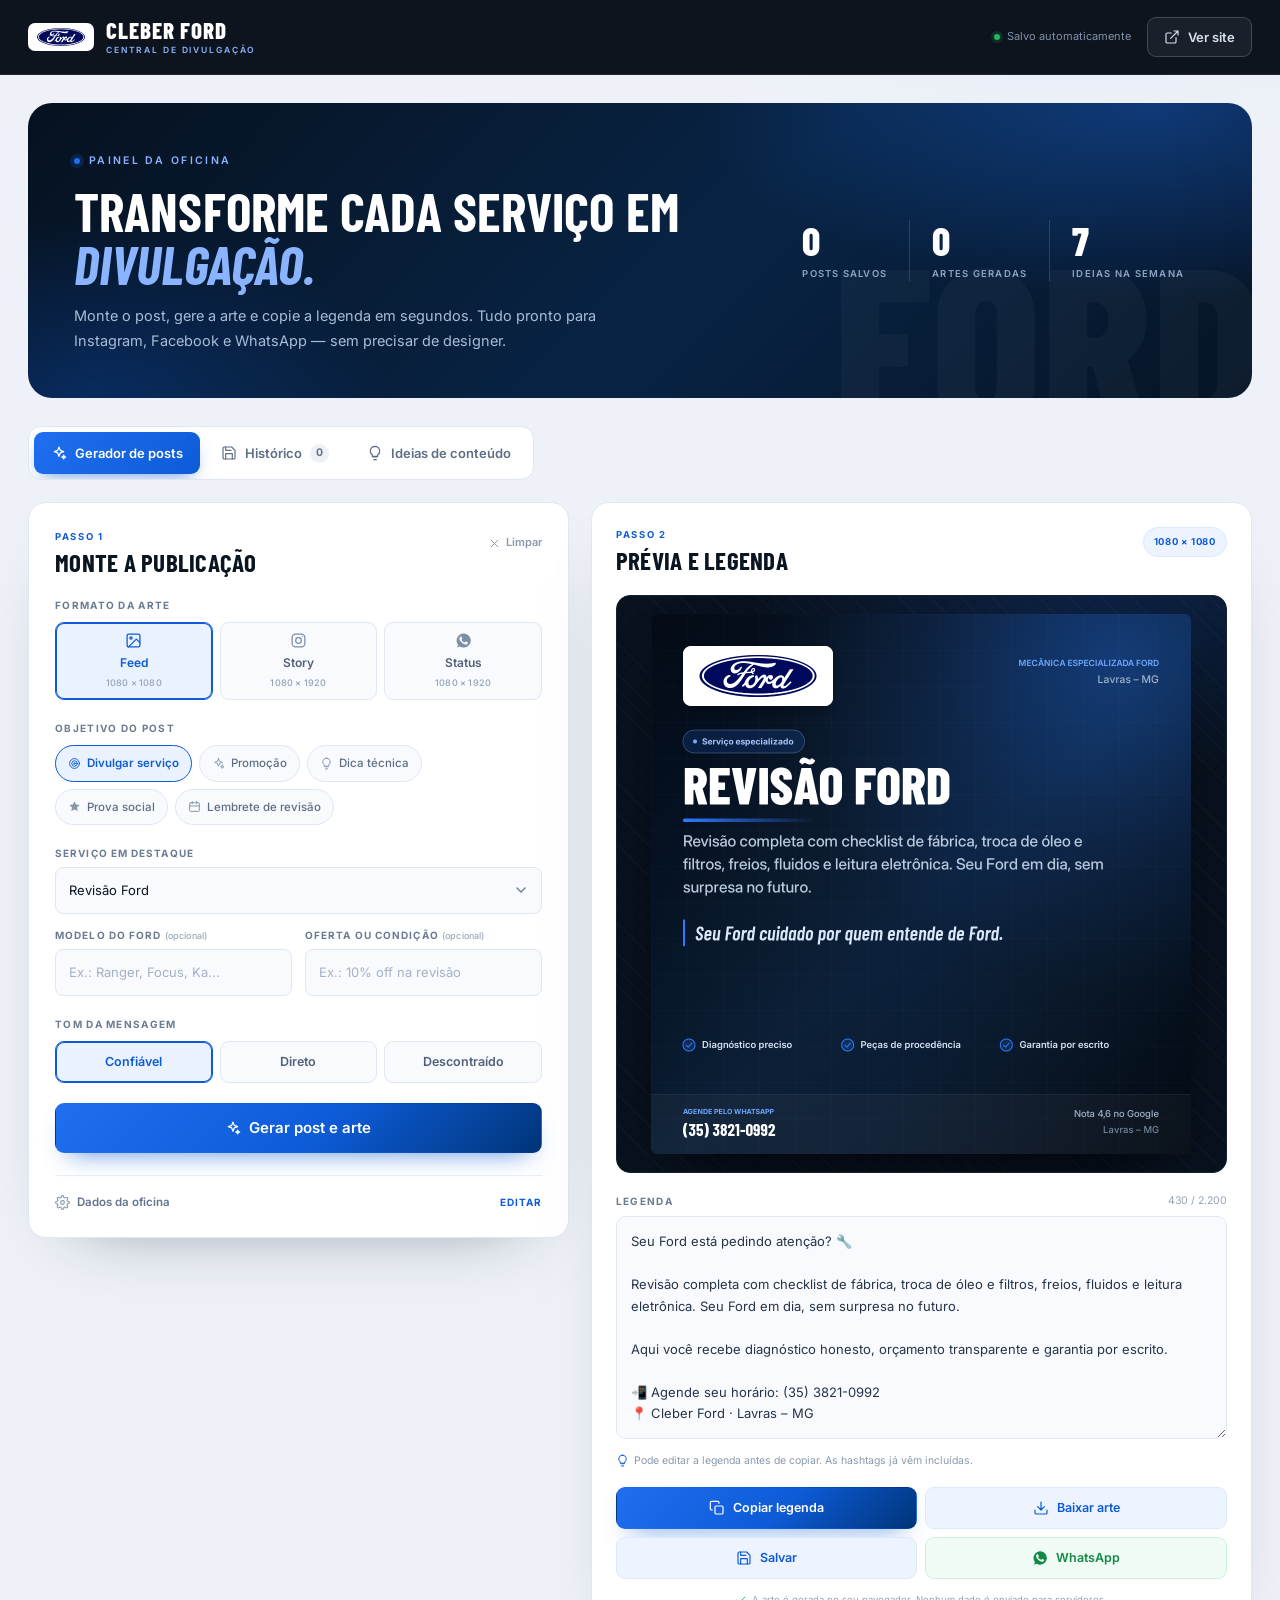
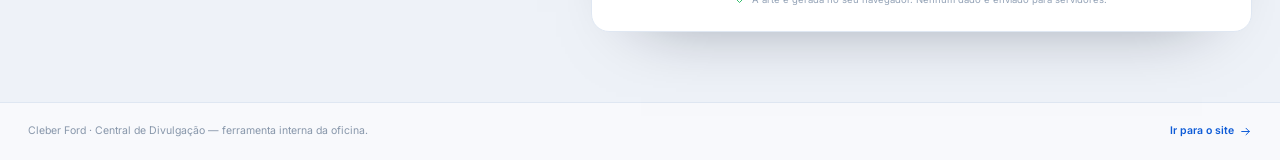
==== divulgacao.html @ 9b346092 "Atualiza site e Central de Divulgacao com dados reais da Cleber Ford em Lavras" ====
<!DOCTYPE html>
<html lang="pt-BR">
<head>
  <meta charset="UTF-8">
  <meta name="viewport" content="width=device-width, initial-scale=1.0">
  <title>Central de Divulgação | Cleber Ford</title>
  <meta name="description" content="Painel de divulgação da Cleber Ford: gere legendas e imagens prontas para Instagram, WhatsApp e Facebook em segundos.">
  <meta name="robots" content="noindex, nofollow">
  <meta name="theme-color" content="#060d18">
  <link rel="icon" href="assets/img/favicon.svg" type="image/svg+xml">
  <link rel="apple-touch-icon" href="assets/img/apple-touch-icon.png">
  <link rel="preconnect" href="https://fonts.googleapis.com">
  <link rel="preconnect" href="https://fonts.gstatic.com" crossorigin>
  <link href="https://fonts.googleapis.com/css2?family=Barlow+Condensed:ital,wght@0,500;0,600;0,700;0,800;1,600;1,700&family=Inter:wght@400;500;600;700&display=swap" rel="stylesheet">
  <link rel="stylesheet" href="css/painel.css">
</head>
<body>
  <svg class="svg-sprite" aria-hidden="true" xmlns="http://www.w3.org/2000/svg">
    <symbol id="i-whatsapp" viewBox="0 0 24 24"><path fill="currentColor" stroke="none" d="M17.5 14.4c-.3-.1-1.7-.9-2-1-.3-.1-.5-.1-.7.1-.2.3-.7 1-.9 1.2-.2.2-.3.2-.6.1a8 8 0 0 1-2.4-1.5 9 9 0 0 1-1.6-2c-.2-.3 0-.5.1-.6l.5-.6c.1-.2.2-.3.3-.5.1-.2 0-.4 0-.5l-.9-2.1c-.2-.5-.5-.5-.7-.5h-.6c-.2 0-.5.1-.8.4-.3.3-1 1-1 2.5s1.1 2.9 1.2 3.1c.1.2 2.1 3.2 5.1 4.5.7.3 1.3.5 1.7.6.7.2 1.4.2 1.9.1.6-.1 1.7-.7 1.9-1.4.2-.7.2-1.2.2-1.4-.1-.1-.3-.2-.6-.3zM12 22a10 10 0 0 1-5.1-1.4L3 22l1.4-3.8A10 10 0 1 1 12 22z"/></symbol>
    <symbol id="i-copy" viewBox="0 0 24 24"><rect x="9" y="9" width="12" height="12" rx="2"/><path d="M5 15H4a2 2 0 0 1-2-2V4a2 2 0 0 1 2-2h9a2 2 0 0 1 2 2v1"/></symbol>
    <symbol id="i-download" viewBox="0 0 24 24"><path d="M21 15v4a2 2 0 0 1-2 2H5a2 2 0 0 1-2-2v-4M7 10l5 5 5-5M12 15V3"/></symbol>
    <symbol id="i-share" viewBox="0 0 24 24"><circle cx="18" cy="5" r="3"/><circle cx="6" cy="12" r="3"/><circle cx="18" cy="19" r="3"/><path d="m8.6 10.5 6.8-4M8.6 13.5l6.8 4"/></symbol>
    <symbol id="i-save" viewBox="0 0 24 24"><path d="M19 21H5a2 2 0 0 1-2-2V5a2 2 0 0 1 2-2h11l5 5v11a2 2 0 0 1-2 2z"/><path d="M17 21v-8H7v8M7 3v5h8"/></symbol>
    <symbol id="i-trash" viewBox="0 0 24 24"><path d="M3 6h18M8 6V4a2 2 0 0 1 2-2h4a2 2 0 0 1 2 2v2M19 6l-1 14a2 2 0 0 1-2 2H8a2 2 0 0 1-2-2L5 6M10 11v6M14 11v6"/></symbol>
    <symbol id="i-sparkles" viewBox="0 0 24 24"><path d="m12 3 1.9 5.1L19 10l-5.1 1.9L12 17l-1.9-5.1L5 10l5.1-1.9L12 3z"/><path d="M19 15l.9 2.1L22 18l-2.1.9L19 21l-.9-2.1L16 18l2.1-.9L19 15z"/></symbol>
    <symbol id="i-target" viewBox="0 0 24 24"><circle cx="12" cy="12" r="9"/><circle cx="12" cy="12" r="5"/><circle cx="12" cy="12" r="1.5"/></symbol>
    <symbol id="i-bulb" viewBox="0 0 24 24"><path d="M9 18h6M10 22h4"/><path d="M12 2a7 7 0 0 0-4 12.7V17h8v-2.3A7 7 0 0 0 12 2z"/></symbol>
    <symbol id="i-calendar" viewBox="0 0 24 24"><rect x="3" y="5" width="18" height="16" rx="2"/><path d="M16 3v4M8 3v4M3 11h18"/></symbol>
    <symbol id="i-check" viewBox="0 0 24 24"><path d="M20 6 9 17l-5-5"/></symbol>
    <symbol id="i-arrow" viewBox="0 0 24 24"><path d="M5 12h14M13 6l6 6-6 6"/></symbol>
    <symbol id="i-arrow-up" viewBox="0 0 24 24"><path d="M7 17 17 7M8 7h9v9"/></symbol>
    <symbol id="i-gear" viewBox="0 0 24 24"><circle cx="12" cy="12" r="3"/><path d="M19.4 15a1.7 1.7 0 0 0 .34 1.87l.06.06a2 2 0 1 1-2.83 2.83l-.06-.06a1.7 1.7 0 0 0-1.87-.34 1.7 1.7 0 0 0-1 1.55V21a2 2 0 1 1-4 0v-.09a1.7 1.7 0 0 0-1.11-1.55 1.7 1.7 0 0 0-1.87.34l-.06.06a2 2 0 1 1-2.83-2.83l.06-.06a1.7 1.7 0 0 0 .34-1.87 1.7 1.7 0 0 0-1.55-1H3a2 2 0 1 1 0-4h.09a1.7 1.7 0 0 0 1.55-1.11 1.7 1.7 0 0 0-.34-1.87l-.06-.06a2 2 0 1 1 2.83-2.83l.06.06a1.7 1.7 0 0 0 1.87.34H9a1.7 1.7 0 0 0 1-1.55V3a2 2 0 1 1 4 0v.09a1.7 1.7 0 0 0 1 1.55 1.7 1.7 0 0 0 1.87-.34l.06-.06a2 2 0 1 1 2.83 2.83l-.06.06a1.7 1.7 0 0 0-.34 1.87V9a1.7 1.7 0 0 0 1.55 1H21a2 2 0 1 1 0 4h-.09a1.7 1.7 0 0 0-1.55 1z"/></symbol>
    <symbol id="i-image" viewBox="0 0 24 24"><rect x="3" y="3" width="18" height="18" rx="2"/><circle cx="8.5" cy="8.5" r="1.5"/><path d="m21 15-5-5L5 21"/></symbol>
    <symbol id="i-star" viewBox="0 0 24 24"><path fill="currentColor" stroke="none" d="m12 2.5 2.9 6 6.6.9-4.8 4.6 1.2 6.5-5.9-3.1-5.9 3.1 1.2-6.5L2.5 9.4l6.6-.9 2.9-6z"/></symbol>
    <symbol id="i-instagram" viewBox="0 0 24 24"><rect x="3" y="3" width="18" height="18" rx="5"/><circle cx="12" cy="12" r="4"/><circle cx="17.5" cy="6.5" r=".8" fill="currentColor" stroke="none"/></symbol>
    <symbol id="i-close" viewBox="0 0 24 24"><path d="M18 6 6 18M6 6l12 12"/></symbol>
    <symbol id="i-external" viewBox="0 0 24 24"><path d="M15 3h6v6M10 14 21 3M18 13v6a2 2 0 0 1-2 2H5a2 2 0 0 1-2-2V8a2 2 0 0 1 2-2h6"/></symbol>
  </svg>

  <header class="app-header">
    <div class="app-container app-header-inner">
      <a class="app-brand" href="index.html">
        <span class="app-brand-badge"><img src="assets/img/ford-logo.svg" alt="Ford"></span>
        <span class="app-brand-text">
          <strong>Cleber Ford</strong>
          <small>Central de Divulgação</small>
        </span>
      </a>

      <div class="app-header-actions">
        <span class="save-state" id="save-state"><span class="save-dot"></span> Salvo automaticamente</span>
        <a class="app-btn app-btn-ghost" href="index.html">
          <svg class="ic"><use href="#i-external"/></svg> Ver site
        </a>
      </div>
    </div>
  </header>

  <main class="app-main">
    <!-- HERO DO PAINEL -->
    <section class="app-hero">
      <div class="app-container">
        <div class="app-hero-inner">
          <div class="app-hero-copy">
            <span class="app-eyebrow"><span class="app-eyebrow-dot"></span> Painel da oficina</span>
            <h1>Transforme cada serviço em <em>divulgação.</em></h1>
            <p>Monte o post, gere a arte e copie a legenda em segundos. Tudo pronto para Instagram, Facebook e WhatsApp — sem precisar de designer.</p>
          </div>

          <div class="app-stats">
            <div class="app-stat">
              <strong id="stat-saved">0</strong>
              <span>posts salvos</span>
            </div>
            <div class="app-stat">
              <strong id="stat-generated">0</strong>
              <span>artes geradas</span>
            </div>
            <div class="app-stat">
              <strong>7</strong>
              <span>ideias na semana</span>
            </div>
          </div>
        </div>
      </div>
    </section>

    <div class="app-container">
      <!-- ABAS -->
      <nav class="app-tabs" role="tablist" aria-label="Seções da central">
        <button class="app-tab is-active" id="tab-btn-gerador" role="tab" aria-selected="true" aria-controls="tab-gerador" data-tab="gerador">
          <svg class="ic"><use href="#i-sparkles"/></svg> Gerador de posts
        </button>
        <button class="app-tab" id="tab-btn-historico" role="tab" aria-selected="false" aria-controls="tab-historico" data-tab="historico">
          <svg class="ic"><use href="#i-save"/></svg> Histórico <span class="tab-count" id="history-count">0</span>
        </button>
        <button class="app-tab" id="tab-btn-ideias" role="tab" aria-selected="false" aria-controls="tab-ideias" data-tab="ideias">
          <svg class="ic"><use href="#i-bulb"/></svg> Ideias de conteúdo
        </button>
      </nav>

      <!-- ================= ABA GERADOR ================= -->
      <section class="tab-panel is-active" id="tab-gerador" role="tabpanel" aria-labelledby="tab-btn-gerador">
        <div class="workspace">
          <!-- BRIEFING -->
          <div class="briefing card">
            <div class="card-head">
              <div>
                <span class="step-label">Passo 1</span>
                <h2>Monte a publicação</h2>
              </div>
              <button class="link-btn" type="button" id="reset-form" title="Voltar aos valores iniciais">
                <svg class="ic"><use href="#i-close"/></svg> Limpar
              </button>
            </div>

            <form id="post-form" autocomplete="off">
              <fieldset class="form-block">
                <legend>Formato da arte</legend>
                <div class="segmented" role="group" aria-label="Formato da arte">
                  <label class="segment">
                    <input type="radio" name="formato" value="feed" checked>
                    <span><svg class="ic"><use href="#i-image"/></svg> Feed <small>1080 × 1080</small></span>
                  </label>
                  <label class="segment">
                    <input type="radio" name="formato" value="story">
                    <span><svg class="ic"><use href="#i-instagram"/></svg> Story <small>1080 × 1920</small></span>
                  </label>
                  <label class="segment">
                    <input type="radio" name="formato" value="status">
                    <span><svg class="ic"><use href="#i-whatsapp"/></svg> Status <small>1080 × 1920</small></span>
                  </label>
                </div>
              </fieldset>

              <fieldset class="form-block">
                <legend>Objetivo do post</legend>
                <div class="chips" role="group" aria-label="Objetivo do post">
                  <label class="chip"><input type="radio" name="objetivo" value="servico" checked><span><svg class="ic"><use href="#i-target"/></svg> Divulgar serviço</span></label>
                  <label class="chip"><input type="radio" name="objetivo" value="promocao"><span><svg class="ic"><use href="#i-sparkles"/></svg> Promoção</span></label>
                  <label class="chip"><input type="radio" name="objetivo" value="dica"><span><svg class="ic"><use href="#i-bulb"/></svg> Dica técnica</span></label>
                  <label class="chip"><input type="radio" name="objetivo" value="prova"><span><svg class="ic"><use href="#i-star"/></svg> Prova social</span></label>
                  <label class="chip"><input type="radio" name="objetivo" value="revisao"><span><svg class="ic"><use href="#i-calendar"/></svg> Lembrete de revisão</span></label>
                </div>
              </fieldset>

              <div class="field-grid">
                <label class="app-field app-field--full">
                  <span>Serviço em destaque</span>
                  <select name="servico" id="servico">
                    <option>Revisão Ford</option>
                    <option>Diagnóstico eletrônico</option>
                    <option>Motor e retífica</option>
                    <option>Câmbio automático e PowerShift</option>
                    <option>Freios e ABS</option>
                    <option>Suspensão e direção</option>
                    <option>Ar-condicionado</option>
                    <option>Elétrica e módulos</option>
                    <option>Serviço geral</option>
                  </select>
                </label>

                <label class="app-field">
                  <span>Modelo do Ford <small>(opcional)</small></span>
                  <input type="text" name="modelo" id="modelo" placeholder="Ex.: Ranger, Focus, Ka...">
                </label>

                <label class="app-field">
                  <span>Oferta ou condição <small>(opcional)</small></span>
                  <input type="text" name="oferta" id="oferta" placeholder="Ex.: 10% off na revisão">
                </label>
              </div>

              <fieldset class="form-block">
                <legend>Tom da mensagem</legend>
                <div class="segmented segmented--tone" role="group" aria-label="Tom da mensagem">
                  <label class="segment">
                    <input type="radio" name="tom" value="confiavel" checked>
                    <span>Confiável</span>
                  </label>
                  <label class="segment">
                    <input type="radio" name="tom" value="direto">
                    <span>Direto</span>
                  </label>
                  <label class="segment">
                    <input type="radio" name="tom" value="descontraido">
                    <span>Descontraído</span>
                  </label>
                </div>
              </fieldset>

              <button class="app-btn app-btn-primary app-btn-lg app-btn-block" type="submit">
                <svg class="ic"><use href="#i-sparkles"/></svg> Gerar post e arte
              </button>
            </form>

            <details class="settings">
              <summary><svg class="ic"><use href="#i-gear"/></svg> Dados da oficina <span>editar</span></summary>
              <div class="settings-body">
                <div class="field-grid">
                  <label class="app-field">
                    <span>Nome da oficina</span>
                    <input type="text" id="cfg-name" data-setting="name" placeholder="Cleber Ford">
                  </label>
                  <label class="app-field">
                    <span>WhatsApp exibido</span>
                    <input type="text" id="cfg-phone" data-setting="phone" placeholder="(35) 3821-0992">
                  </label>
                  <label class="app-field">
                    <span>Cidade / UF</span>
                    <input type="text" id="cfg-city" data-setting="city" placeholder="Lavras – MG">
                  </label>
                  <label class="app-field">
                    <span>Instagram <small>(opcional)</small></span>
                    <input type="text" id="cfg-instagram" data-setting="instagram" placeholder="@seuinstagram">
                  </label>
                  <label class="app-field app-field--full">
                    <span>Número do WhatsApp (só números, com 55)</span>
                    <input type="text" id="cfg-wa" data-setting="wa" placeholder="553538210992">
                  </label>
                </div>
                <div class="settings-actions">
                  <button class="app-btn app-btn-soft app-btn-sm" type="button" id="apply-settings">Atualizar prévia</button>
                  <button class="link-btn" type="button" id="restore-settings">Restaurar padrão</button>
                </div>
              </div>
            </details>
          </div>

          <!-- PREVIEW -->
          <div class="preview-col">
            <div class="preview-card card">
              <div class="card-head">
                <div>
                  <span class="step-label">Passo 2</span>
                  <h2>Prévia e legenda</h2>
                </div>
                <span class="format-badge" id="format-badge">1080 × 1080</span>
              </div>

              <div class="canvas-shell" id="canvas-shell">
                <canvas id="post-canvas" width="1080" height="1080" aria-label="Prévia da arte gerada"></canvas>
              </div>

              <div class="caption-block">
                <div class="caption-head">
                  <label for="caption">Legenda</label>
                  <span id="char-count">0 / 2.200</span>
                </div>
                <textarea id="caption" rows="9" spellcheck="true"></textarea>
                <p class="caption-hint"><svg class="ic"><use href="#i-bulb"/></svg> Pode editar a legenda antes de copiar. As hashtags já vêm incluídas.</p>
              </div>

              <div class="post-actions">
                <button class="app-btn app-btn-primary" type="button" id="btn-copy">
                  <svg class="ic"><use href="#i-copy"/></svg> Copiar legenda
                </button>
                <button class="app-btn app-btn-soft" type="button" id="btn-download">
                  <svg class="ic"><use href="#i-download"/></svg> Baixar arte
                </button>
                <button class="app-btn app-btn-soft" type="button" id="btn-save">
                  <svg class="ic"><use href="#i-save"/></svg> Salvar
                </button>
                <button class="app-btn app-btn-ghost-green" type="button" id="btn-whatsapp">
                  <svg class="ic"><use href="#i-whatsapp"/></svg> WhatsApp
                </button>
              </div>

              <p class="privacy-note">
                <svg class="ic"><use href="#i-check"/></svg>
                A arte é gerada no seu navegador. Nenhum dado é enviado para servidores.
              </p>
            </div>
          </div>
        </div>
      </section>

      <!-- ================= ABA HISTÓRICO ================= -->
      <section class="tab-panel" id="tab-historico" role="tabpanel" aria-labelledby="tab-btn-historico" hidden>
        <div class="panel-head">
          <div>
            <span class="step-label">Sua biblioteca</span>
            <h2>Posts salvos</h2>
            <p>As publicações ficam guardadas neste navegador. Baixe a arte e a legenda sempre que precisar.</p>
          </div>
          <button class="app-btn app-btn-primary" type="button" data-go-tab="gerador">
            <svg class="ic"><use href="#i-sparkles"/></svg> Criar novo post
          </button>
        </div>

        <div class="history-grid" id="history-grid"></div>

        <div class="empty-state" id="history-empty">
          <span class="empty-icon"><svg class="ic"><use href="#i-image"/></svg></span>
          <h3>Nenhum post salvo ainda</h3>
          <p>Gere sua primeira arte e clique em <strong>Salvar</strong> para encontrá-la aqui depois.</p>
          <button class="app-btn app-btn-soft" type="button" data-go-tab="gerador">Ir para o gerador</button>
        </div>
      </section>

      <!-- ================= ABA IDEIAS ================= -->
      <section class="tab-panel" id="tab-ideias" role="tabpanel" aria-labelledby="tab-btn-ideias" hidden>
        <div class="panel-head">
          <div>
            <span class="step-label">Planejamento</span>
            <h2>Uma semana de conteúdo</h2>
            <p>Não sabe o que postar? Use o plano abaixo: clique em uma ideia e ela já vem preenchida no gerador.</p>
          </div>
          <a class="app-btn app-btn-soft" href="index.html#servicos" target="_blank" rel="noopener">
            Ver serviços do site <svg class="ic"><use href="#i-external"/></svg>
          </a>
        </div>

        <div class="ideas-layout">
          <div class="ideas-grid">
            <article class="idea-card" data-idea='{"objetivo":"dica","servico":"Revisão Ford","modelo":"","oferta":"","tom":"confiavel"}'>
              <span class="idea-day">Segunda</span>
              <h3>Dica que evita prejuízo</h3>
              <p>Ensine um cuidado simples de manutenção e posicione a oficina como especialista.</p>
              <div class="idea-tags"><span>Dica técnica</span><span>Revisão</span></div>
              <button class="idea-use" type="button">Usar esta ideia <svg class="ic"><use href="#i-arrow"/></svg></button>
            </article>

            <article class="idea-card" data-idea='{"objetivo":"servico","servico":"Diagnóstico eletrônico","modelo":"","oferta":"","tom":"confiavel"}'>
              <span class="idea-day">Terça</span>
              <h3>Serviço em destaque</h3>
              <p>Apresente o diagnóstico eletrônico e mostre por que ele evita trocas desnecessárias.</p>
              <div class="idea-tags"><span>Serviço</span><span>Diagnóstico</span></div>
              <button class="idea-use" type="button">Usar esta ideia <svg class="ic"><use href="#i-arrow"/></svg></button>
            </article>

            <article class="idea-card" data-idea='{"objetivo":"prova","servico":"Serviço geral","modelo":"Focus","oferta":"","tom":"descontraido"}'>
              <span class="idea-day">Quarta</span>
              <h3>Antes e depois</h3>
              <p>Publique a entrega de um carro com uma frase de orgulho pelo trabalho bem feito.</p>
              <div class="idea-tags"><span>Prova social</span><span>Bastidores</span></div>
              <button class="idea-use" type="button">Usar esta ideia <svg class="ic"><use href="#i-arrow"/></svg></button>
            </article>

            <article class="idea-card idea-card--accent" data-idea='{"objetivo":"promocao","servico":"Revisão Ford","modelo":"","oferta":"10% off na revisão agendada esta semana","tom":"direto"}'>
              <span class="idea-day">Quinta</span>
              <h3>Oferta da semana</h3>
              <p>Uma condição especial com prazo curto para gerar movimento nos próximos dias.</p>
              <div class="idea-tags"><span>Promoção</span><span>Conversão</span></div>
              <button class="idea-use" type="button">Usar esta ideia <svg class="ic"><use href="#i-arrow"/></svg></button>
            </article>

            <article class="idea-card" data-idea='{"objetivo":"servico","servico":"Câmbio automático e PowerShift","modelo":"","oferta":"","tom":"direto"}'>
              <span class="idea-day">Sexta</span>
              <h3>Dor real do cliente</h3>
              <p>Fale sobre trancos no câmbio e mostre que o diagnóstico correto resolve.</p>
              <div class="idea-tags"><span>Serviço</span><span>Câmbio</span></div>
              <button class="idea-use" type="button">Usar esta ideia <svg class="ic"><use href="#i-arrow"/></svg></button>
            </article>

            <article class="idea-card" data-idea='{"objetivo":"revisao","servico":"Revisão Ford","modelo":"","oferta":"","tom":"confiavel"}'>
              <span class="idea-day">Sábado</span>
              <h3>Lembrete de revisão</h3>
              <p>Reforce a importância da revisão preventiva antes de pegar a estrada.</p>
              <div class="idea-tags"><span>Revisão</span><span>Segurança</span></div>
              <button class="idea-use" type="button">Usar esta ideia <svg class="ic"><use href="#i-arrow"/></svg></button>
            </article>

            <article class="idea-card" data-idea='{"objetivo":"dica","servico":"Suspensão e direção","modelo":"","oferta":"","tom":"descontraido"}'>
              <span class="idea-day">Domingo</span>
              <h3>Dica leve de domingo</h3>
              <p>Um conteúdo rápido e descontraído para manter a marca presente no feed.</p>
              <div class="idea-tags"><span>Dica</span><span>Engajamento</span></div>
              <button class="idea-use" type="button">Usar esta ideia <svg class="ic"><use href="#i-arrow"/></svg></button>
            </article>
          </div>

          <aside class="tips-card">
            <h3><svg class="ic"><use href="#i-bulb"/></svg> Dicas para vender mais</h3>
            <ul class="tips-list">
              <li><strong>Frequência:</strong> 3 a 4 posts por semana já mantêm a oficina presente. Use stories todos os dias.</li>
              <li><strong>Mostre o processo:</strong> fotos reais da oficina e do carro pronto geram muito mais confiança que imagens genéricas.</li>
              <li><strong>Sempre tenha CTA:</strong> termine toda legenda com “chame no WhatsApp” e o número.</li>
              <li><strong>Prova social:</strong> peça avaliação no Google após a entrega e transforme em post.</li>
              <li><strong>Destaques:</strong> salve os posts de serviços nos destaques do Instagram (Revisão, Câmbio, Freios...).</li>
              <li><strong>Responda rápido:</strong> quem responde no WhatsApp em minutos fecha mais serviço.</li>
            </ul>
            <div class="tips-cta">
              <span>Precisa de ajuda para gravar fotos e vídeos?</span>
              <strong>Use o celular na horizontal e boa luz.</strong>
            </div>
          </aside>
        </div>
      </section>
    </div>
  </main>

  <footer class="app-footer">
    <div class="app-container app-footer-inner">
      <p>Cleber Ford · Central de Divulgação — ferramenta interna da oficina.</p>
      <a href="index.html">Ir para o site <svg class="ic"><use href="#i-arrow"/></svg></a>
    </div>
  </footer>

  <div class="toast" id="toast" role="status" aria-live="polite"></div>

  <script src="js/logo-data.js"></script>
  <script src="js/painel.js"></script>
</body>
</html>
---- css/painel.css ----
/* ============================================================
   CLEBER FORD — Central de Divulgação
   painel.css
   ============================================================ */

:root {
  --ford: #003478;
  --blue: #0d5bd7;
  --blue-500: #1f6ff0;
  --blue-300: #8ab4ff;
  --ink: #050b14;
  --dark: #070f1b;
  --white: #fff;
  --paper: #eef2f8;
  --card: #ffffff;
  --text: #0b1522;
  --muted: #65758c;
  --muted-2: #93a2b6;
  --line: #dfe7f2;
  --line-soft: #eaf0f7;
  --green: #1fb85e;
  --gold: #ffc247;
  --radius: 18px;
  --font-display: "Barlow Condensed", "Arial Narrow", Impact, sans-serif;
  --font-body: "Inter", -apple-system, BlinkMacSystemFont, "Segoe UI", Roboto, sans-serif;
  --shadow: 0 30px 70px -50px rgba(4, 16, 36, 0.5);
  --ease: cubic-bezier(0.22, 0.61, 0.36, 1);
}

*,
*::before,
*::after { box-sizing: border-box; }

html { -webkit-text-size-adjust: 100%; }

body {
  margin: 0;
  font-family: var(--font-body);
  font-size: 15px;
  line-height: 1.6;
  color: var(--text);
  background:
    radial-gradient(900px 500px at 85% -10%, rgba(13, 91, 215, 0.08), transparent 65%),
    var(--paper);
  -webkit-font-smoothing: antialiased;
}

img { max-width: 100%; display: block; }
a { color: inherit; text-decoration: none; }
button, input, select, textarea { font: inherit; color: inherit; }
button { cursor: pointer; }
h1, h2, h3, p, figure { margin: 0; }
ul { margin: 0; padding: 0; list-style: none; }
svg { overflow: visible; }

:focus-visible { outline: 2px solid var(--blue-500); outline-offset: 2px; }

.svg-sprite { position: absolute; width: 0; height: 0; overflow: hidden; }

.ic {
  width: 18px;
  height: 18px;
  flex: 0 0 auto;
  fill: none;
  stroke: currentColor;
  stroke-width: 1.8;
  stroke-linecap: round;
  stroke-linejoin: round;
}

.app-container {
  width: 100%;
  max-width: 1320px;
  margin-inline: auto;
  padding-inline: 28px;
}

/* ============================================================
   HEADER
   ============================================================ */
.app-header {
  position: sticky;
  top: 0;
  z-index: 60;
  background: rgba(5, 11, 20, 0.96);
  border-bottom: 1px solid rgba(255, 255, 255, 0.08);
  backdrop-filter: blur(14px);
}
.app-header-inner {
  display: flex;
  align-items: center;
  justify-content: space-between;
  gap: 20px;
  min-height: 74px;
}
.app-brand { display: inline-flex; align-items: center; gap: 12px; }
.app-brand-badge {
  display: grid;
  place-items: center;
  padding: 5px 9px;
  border-radius: 7px;
  background: #fff;
}
.app-brand-badge img { width: 48px; height: auto; }
.app-brand-text { display: flex; flex-direction: column; line-height: 1; }
.app-brand-text strong {
  font-family: var(--font-display);
  font-size: 23px;
  font-weight: 800;
  letter-spacing: 0.04em;
  text-transform: uppercase;
  color: #fff;
}
.app-brand-text small {
  margin-top: 4px;
  font-size: 8.5px;
  font-weight: 600;
  letter-spacing: 0.22em;
  text-transform: uppercase;
  color: var(--blue-300);
}
.app-header-actions { display: flex; align-items: center; gap: 16px; }
.save-state {
  display: inline-flex;
  align-items: center;
  gap: 7px;
  font-size: 11px;
  color: #7f93ad;
  transition: color 0.3s;
}
.save-state.is-saving { color: var(--blue-300); }
.save-dot {
  width: 6px;
  height: 6px;
  border-radius: 50%;
  background: var(--green);
  box-shadow: 0 0 0 3px rgba(31, 184, 94, 0.15);
}
.app-btn {
  display: inline-flex;
  align-items: center;
  justify-content: center;
  gap: 8px;
  padding: 11px 16px;
  border: 1px solid transparent;
  border-radius: 9px;
  background: transparent;
  font-size: 13px;
  font-weight: 600;
  line-height: 1;
  white-space: nowrap;
  transition: background 0.2s, border-color 0.2s, color 0.2s, transform 0.2s, box-shadow 0.2s;
}
.app-btn:hover { transform: translateY(-1px); }
.app-btn .ic { width: 16px; height: 16px; }
.app-btn-sm { padding: 9px 13px; font-size: 12px; }
.app-btn-lg { padding: 16px 20px; font-size: 15px; }
.app-btn-block { width: 100%; }
.app-btn-ghost {
  border-color: rgba(255, 255, 255, 0.18);
  background: rgba(255, 255, 255, 0.05);
  color: #d5e1f0;
}
.app-btn-ghost:hover { background: rgba(255, 255, 255, 0.1); border-color: rgba(255, 255, 255, 0.3); }
.app-btn-primary {
  background: linear-gradient(135deg, var(--blue-500), var(--blue) 55%, var(--ford));
  color: #fff;
  box-shadow: 0 12px 26px -14px rgba(13, 91, 215, 0.8);
}
.app-btn-primary:hover { box-shadow: 0 16px 32px -14px rgba(13, 91, 215, 0.9); }
.app-btn-soft {
  background: #eef4ff;
  border-color: #dbe8fd;
  color: var(--blue);
}
.app-btn-soft:hover { background: #e2edff; border-color: #c9dcfb; }
.app-btn-ghost-green {
  background: #effbf4;
  border-color: #cdf0dd;
  color: #128a46;
}
.app-btn-ghost-green:hover { background: #e5f8ee; }

/* ============================================================
   HERO DO PAINEL
   ============================================================ */
.app-main { padding: 28px 0 70px; }
.app-hero { padding: 0 0 28px; }
.app-hero-inner {
  position: relative;
  display: flex;
  align-items: center;
  justify-content: space-between;
  gap: 48px;
  padding: 44px 46px;
  border-radius: 24px;
  background:
    radial-gradient(700px 300px at 92% 0%, rgba(31, 111, 240, 0.35), transparent 65%),
    radial-gradient(500px 300px at 5% 100%, rgba(13, 91, 215, 0.28), transparent 60%),
    linear-gradient(135deg, #06111f, #082445 55%, #061426);
  color: #fff;
  overflow: hidden;
}
.app-hero-inner::after {
  content: "FORD";
  position: absolute;
  right: -10px;
  bottom: -56px;
  font-family: var(--font-display);
  font-size: 230px;
  font-weight: 800;
  line-height: 1;
  color: rgba(255, 255, 255, 0.035);
  pointer-events: none;
}
.app-hero-copy { position: relative; z-index: 2; max-width: 680px; }
.app-eyebrow {
  display: inline-flex;
  align-items: center;
  gap: 9px;
  font-size: 10.5px;
  font-weight: 600;
  letter-spacing: 0.22em;
  text-transform: uppercase;
  color: var(--blue-300);
}
.app-eyebrow-dot {
  width: 6px;
  height: 6px;
  border-radius: 50%;
  background: var(--blue-500);
  box-shadow: 0 0 0 4px rgba(31, 111, 240, 0.18);
}
.app-hero h1 {
  margin-top: 14px;
  font-family: var(--font-display);
  font-size: clamp(36px, 4.2vw, 54px);
  font-weight: 700;
  line-height: 0.98;
  letter-spacing: 0.002em;
  text-transform: uppercase;
}
.app-hero h1 em { font-style: italic; color: var(--blue-300); }
.app-hero-copy p {
  margin-top: 14px;
  max-width: 590px;
  font-size: 14.5px;
  line-height: 1.7;
  color: #a9bdd8;
}
.app-stats {
  position: relative;
  z-index: 2;
  display: flex;
  gap: 0;
  padding: 14px 0;
  flex: 0 0 auto;
}
.app-stat {
  min-width: 108px;
  padding: 0 22px;
  border-left: 1px solid rgba(255, 255, 255, 0.14);
}
.app-stat:first-child { border-left: 0; }
.app-stat strong {
  display: block;
  font-family: var(--font-display);
  font-size: 40px;
  font-weight: 800;
  line-height: 1;
  letter-spacing: 0.01em;
}
.app-stat span {
  display: block;
  margin-top: 6px;
  font-size: 9.5px;
  font-weight: 600;
  letter-spacing: 0.13em;
  text-transform: uppercase;
  color: #8fa6c4;
}

/* ============================================================
   ABAS
   ============================================================ */
.app-tabs {
  display: flex;
  gap: 4px;
  width: fit-content;
  max-width: 100%;
  padding: 5px;
  margin: 0 0 22px;
  background: #fff;
  border: 1px solid var(--line);
  border-radius: 13px;
  box-shadow: var(--shadow);
  overflow-x: auto;
}
.app-tab {
  display: inline-flex;
  align-items: center;
  gap: 8px;
  padding: 11px 17px;
  border: 0;
  border-radius: 9px;
  background: transparent;
  font-size: 13px;
  font-weight: 600;
  color: #5d6e85;
  white-space: nowrap;
  transition: background 0.2s, color 0.2s, box-shadow 0.2s;
}
.app-tab .ic { width: 16px; height: 16px; }
.app-tab:hover { background: #f2f6fc; color: var(--blue); }
.app-tab.is-active {
  background: linear-gradient(135deg, var(--blue-500), var(--blue));
  color: #fff;
  box-shadow: 0 8px 18px -8px rgba(13, 91, 215, 0.7);
}
.tab-count {
  display: inline-grid;
  place-items: center;
  min-width: 19px;
  height: 19px;
  padding: 0 5px;
  border-radius: 99px;
  background: #eef2f8;
  font-size: 10.5px;
  font-weight: 700;
  color: #61728a;
}
.app-tab.is-active .tab-count { background: rgba(255, 255, 255, 0.22); color: #fff; }

.tab-panel { animation: fadeUp 0.35s var(--ease); }
.tab-panel[hidden] { display: none; }
@keyframes fadeUp {
  from { opacity: 0; transform: translateY(10px); }
  to { opacity: 1; transform: none; }
}

/* ============================================================
   CARDS / WORKSPACE
   ============================================================ */
.workspace {
  display: grid;
  grid-template-columns: minmax(0, 0.9fr) minmax(0, 1.1fr);
  gap: 22px;
  align-items: start;
}
.card {
  background: var(--card);
  border: 1px solid var(--line);
  border-radius: var(--radius);
  box-shadow: var(--shadow);
}
.briefing { padding: 26px; }
.preview-card { padding: 24px; }
.card-head {
  display: flex;
  align-items: flex-start;
  justify-content: space-between;
  gap: 16px;
  margin-bottom: 22px;
}
.step-label {
  display: block;
  font-size: 9.5px;
  font-weight: 700;
  letter-spacing: 0.18em;
  text-transform: uppercase;
  color: var(--blue);
}
.card-head h2,
.panel-head h2 {
  margin-top: 5px;
  font-family: var(--font-display);
  font-size: 25px;
  font-weight: 700;
  line-height: 1;
  letter-spacing: 0.01em;
  text-transform: uppercase;
}
.link-btn {
  display: inline-flex;
  align-items: center;
  gap: 5px;
  padding: 5px 0;
  border: 0;
  background: transparent;
  font-size: 11px;
  font-weight: 600;
  color: #8a99ad;
  transition: color 0.2s;
}
.link-btn:hover { color: #d14343; }
.link-btn .ic { width: 13px; height: 13px; }

/* Formulário */
.form-block {
  margin: 0 0 20px;
  padding: 0;
  border: 0;
}
.form-block legend {
  margin-bottom: 9px;
  padding: 0;
  font-size: 10px;
  font-weight: 700;
  letter-spacing: 0.13em;
  text-transform: uppercase;
  color: #6b7b92;
}
.segmented {
  display: grid;
  grid-template-columns: repeat(3, minmax(0, 1fr));
  gap: 7px;
}
.segment { position: relative; display: block; cursor: pointer; }
.segment input {
  position: absolute;
  opacity: 0;
  width: 1px;
  height: 1px;
  pointer-events: none;
}
.segment > span {
  display: flex;
  flex-direction: column;
  align-items: center;
  justify-content: center;
  gap: 4px;
  min-height: 60px;
  padding: 9px 6px;
  border: 1px solid #dfe7f2;
  border-radius: 9px;
  background: #f8fafd;
  font-size: 12px;
  font-weight: 600;
  color: #52627a;
  text-align: center;
  transition: border-color 0.2s, background 0.2s, color 0.2s, box-shadow 0.2s;
}
.segment > span .ic { width: 17px; height: 17px; color: #7d8ea5; transition: color 0.2s; }
.segment > span small { font-size: 9px; font-weight: 500; color: #93a2b6; letter-spacing: 0.02em; }
.segment:hover > span { border-color: #c6d8ee; background: #f2f7fd; }
.segment input:checked + span {
  border-color: var(--blue);
  background: #eaf2ff;
  color: var(--blue);
  box-shadow: inset 0 0 0 1px var(--blue);
}
.segment input:checked + span .ic { color: var(--blue); }
.segment input:focus-visible + span { outline: 2px solid var(--blue-500); outline-offset: 2px; }
.segmented--tone .segment > span { min-height: 42px; font-size: 12.5px; }

.chips { display: flex; flex-wrap: wrap; gap: 7px; }
.chip { position: relative; cursor: pointer; }
.chip input {
  position: absolute;
  opacity: 0;
  width: 1px;
  height: 1px;
  pointer-events: none;
}
.chip > span {
  display: inline-flex;
  align-items: center;
  gap: 6px;
  padding: 8px 12px;
  border: 1px solid #dfe7f2;
  border-radius: 99px;
  background: #f8fafd;
  font-size: 11.5px;
  font-weight: 500;
  color: #5d6e85;
  transition: border-color 0.2s, background 0.2s, color 0.2s;
}
.chip > span .ic { width: 13px; height: 13px; color: #8797ac; }
.chip:hover > span { border-color: #c6d8ee; background: #f2f7fd; }
.chip input:checked + span {
  border-color: var(--blue);
  background: #eaf2ff;
  color: var(--blue);
  font-weight: 600;
}
.chip input:checked + span .ic { color: var(--blue); }
.chip input:focus-visible + span { outline: 2px solid var(--blue-500); outline-offset: 2px; }

.field-grid {
  display: grid;
  grid-template-columns: 1fr 1fr;
  gap: 13px;
  margin-bottom: 20px;
}
.app-field { display: flex; flex-direction: column; gap: 6px; }
.app-field--full { grid-column: 1 / -1; }
.app-field > span {
  font-size: 10px;
  font-weight: 700;
  letter-spacing: 0.11em;
  text-transform: uppercase;
  color: #6b7b92;
}
.app-field > span small {
  font-size: 9px;
  font-weight: 500;
  letter-spacing: 0.02em;
  text-transform: none;
  color: #9aa9bc;
}
.app-field input,
.app-field select,
.app-field textarea {
  width: 100%;
  padding: 12px 13px;
  border: 1px solid #dfe7f2;
  border-radius: 8px;
  background: #f8fafd;
  font-size: 13px;
  color: var(--text);
  transition: border-color 0.2s, background 0.2s, box-shadow 0.2s;
}
.app-field input::placeholder { color: #a4b2c4; }
.app-field input:focus,
.app-field select:focus,
.app-field textarea:focus {
  outline: none;
  border-color: var(--blue);
  background: #fff;
  box-shadow: 0 0 0 3px rgba(13, 91, 215, 0.1);
}
.app-field select {
  appearance: none;
  background-image: url("data:image/svg+xml,%3Csvg xmlns='http://www.w3.org/2000/svg' width='16' height='16' viewBox='0 0 24 24' fill='none' stroke='%236b7b92' stroke-width='2' stroke-linecap='round'%3E%3Cpath d='m6 9 6 6 6-6'/%3E%3C/svg%3E");
  background-repeat: no-repeat;
  background-position: right 12px center;
  padding-right: 36px;
}

/* Configurações */
.settings { margin-top: 22px; border-top: 1px solid var(--line-soft); }
.settings summary {
  display: flex;
  align-items: center;
  gap: 7px;
  padding-top: 17px;
  list-style: none;
  cursor: pointer;
  font-size: 11.5px;
  font-weight: 600;
  color: #65758c;
}
.settings summary::-webkit-details-marker { display: none; }
.settings summary .ic { width: 15px; height: 15px; color: #8797ac; }
.settings summary span {
  margin-left: auto;
  font-size: 10px;
  font-weight: 700;
  letter-spacing: 0.1em;
  text-transform: uppercase;
  color: var(--blue);
}
.settings[open] summary { color: var(--blue); }
.settings-body { padding-top: 16px; animation: fadeUp 0.3s var(--ease); }
.settings-actions { display: flex; align-items: center; justify-content: space-between; gap: 12px; }

/* ============================================================
   PREVIEW
   ============================================================ */
.preview-col { position: sticky; top: 96px; }
.canvas-shell {
  position: relative;
  display: flex;
  align-items: center;
  justify-content: center;
  padding: 18px;
  border-radius: 14px;
  background:
    radial-gradient(600px 300px at 80% 0%, rgba(31, 111, 240, 0.18), transparent 60%),
    repeating-linear-gradient(45deg, rgba(255, 255, 255, 0.025) 0 1px, transparent 1px 11px),
    #08111e;
  border: 1px solid #142136;
  overflow: hidden;
}
#post-canvas {
  width: 100%;
  max-width: 540px;
  height: auto;
  border-radius: 6px;
  box-shadow: 0 30px 60px -30px rgba(0, 0, 0, 0.9);
  display: block;
}
.canvas-shell.is-story #post-canvas { max-width: 292px; }
.format-badge {
  padding: 6px 10px;
  border-radius: 99px;
  background: #eef4ff;
  border: 1px solid #dbe8fd;
  font-size: 9.5px;
  font-weight: 700;
  letter-spacing: 0.08em;
  color: var(--blue);
  white-space: nowrap;
}

.caption-block { margin-top: 20px; }
.caption-head {
  display: flex;
  align-items: center;
  justify-content: space-between;
  gap: 12px;
  margin-bottom: 7px;
}
.caption-head label {
  font-size: 10px;
  font-weight: 700;
  letter-spacing: 0.13em;
  text-transform: uppercase;
  color: #6b7b92;
}
.caption-head span { font-size: 10.5px; color: #93a2b6; }
.caption-head span.is-over { color: #d14343; font-weight: 600; }
#caption {
  width: 100%;
  min-height: 196px;
  padding: 14px;
  border: 1px solid #dfe7f2;
  border-radius: 10px;
  background: #f8fafd;
  font-size: 13px;
  line-height: 1.65;
  color: #263449;
  resize: vertical;
  transition: border-color 0.2s, background 0.2s, box-shadow 0.2s;
}
#caption:focus {
  outline: none;
  border-color: var(--blue);
  background: #fff;
  box-shadow: 0 0 0 3px rgba(13, 91, 215, 0.1);
}
.caption-hint {
  display: flex;
  align-items: flex-start;
  gap: 5px;
  margin-top: 7px;
  font-size: 10.5px;
  line-height: 1.5;
  color: #8a99ad;
}
.caption-hint .ic { width: 13px; height: 13px; color: var(--blue); margin-top: 1px; }

.post-actions {
  display: grid;
  grid-template-columns: 1fr 1fr;
  gap: 8px;
  margin-top: 18px;
}
.post-actions .app-btn { padding: 12px 12px; font-size: 12.5px; }
.privacy-note {
  display: flex;
  align-items: center;
  justify-content: center;
  gap: 5px;
  margin-top: 13px;
  font-size: 9.5px;
  color: #93a2b6;
  text-align: center;
}
.privacy-note .ic { width: 12px; height: 12px; color: var(--green); }

/* ============================================================
   HISTÓRICO
   ============================================================ */
.panel-head {
  display: flex;
  align-items: flex-end;
  justify-content: space-between;
  gap: 24px;
  margin-bottom: 22px;
}
.panel-head h2 { font-size: 32px; }
.panel-head p { margin-top: 7px; max-width: 560px; font-size: 13px; color: var(--muted); }
.history-grid {
  display: grid;
  grid-template-columns: repeat(3, minmax(0, 1fr));
  gap: 16px;
}
.history-card {
  display: flex;
  flex-direction: column;
  background: #fff;
  border: 1px solid var(--line);
  border-radius: 15px;
  overflow: hidden;
  box-shadow: var(--shadow);
  animation: fadeUp 0.35s var(--ease);
}
.history-thumb { position: relative; aspect-ratio: 1 / 1; background: #0a1524; overflow: hidden; }
.history-thumb img { width: 100%; height: 100%; object-fit: cover; }
.history-thumb .history-format {
  position: absolute;
  top: 10px;
  left: 10px;
  padding: 4px 8px;
  border-radius: 99px;
  background: rgba(5, 11, 20, 0.82);
  border: 1px solid rgba(255, 255, 255, 0.2);
  font-size: 8.5px;
  font-weight: 700;
  letter-spacing: 0.1em;
  text-transform: uppercase;
  color: #dbe8fb;
  backdrop-filter: blur(6px);
}
.history-body { display: flex; flex-direction: column; flex: 1; padding: 14px 16px 16px; }
.history-meta { display: flex; align-items: center; gap: 8px; font-size: 9.5px; color: var(--muted-2); }
.history-tag {
  padding: 3px 7px;
  border-radius: 99px;
  background: #eaf2ff;
  font-weight: 700;
  letter-spacing: 0.06em;
  text-transform: uppercase;
  color: var(--blue);
}
.history-body h3 {
  margin-top: 9px;
  font-family: var(--font-display);
  font-size: 20px;
  font-weight: 700;
  line-height: 1.05;
  text-transform: uppercase;
}
.history-body p {
  margin-top: 7px;
  display: -webkit-box;
  -webkit-line-clamp: 3;
  -webkit-box-orient: vertical;
  overflow: hidden;
  font-size: 11.5px;
  line-height: 1.6;
  color: var(--muted);
}
.history-actions { display: flex; gap: 6px; margin-top: 14px; padding-top: 12px; border-top: 1px solid var(--line-soft); }
.icon-btn {
  display: grid;
  place-items: center;
  width: 33px;
  height: 33px;
  border: 1px solid #e0e8f2;
  border-radius: 8px;
  background: #f8fafd;
  color: #65758c;
  transition: background 0.2s, color 0.2s, border-color 0.2s;
}
.icon-btn:hover { background: var(--blue); border-color: var(--blue); color: #fff; }
.icon-btn.is-danger:hover { background: #e5484d; border-color: #e5484d; }
.icon-btn .ic { width: 15px; height: 15px; }
.history-actions .reuse-btn {
  display: flex;
  align-items: center;
  gap: 5px;
  margin-left: auto;
  padding: 0 10px;
  height: 33px;
  border: 1px solid #dbe8fd;
  border-radius: 8px;
  background: #eef4ff;
  font-size: 10.5px;
  font-weight: 700;
  color: var(--blue);
}
.history-actions .reuse-btn:hover { background: #e2edff; }

.empty-state {
  display: none;
  flex-direction: column;
  align-items: center;
  justify-content: center;
  padding: 64px 24px;
  border: 1px dashed #cbd8e8;
  border-radius: 16px;
  background: rgba(255, 255, 255, 0.55);
  text-align: center;
}
.empty-state.is-visible { display: flex; }
.empty-icon {
  display: grid;
  place-items: center;
  width: 64px;
  height: 64px;
  border-radius: 18px;
  background: #eaf2ff;
  color: var(--blue);
}
.empty-icon .ic { width: 28px; height: 28px; }
.empty-state h3 { margin-top: 18px; font-family: var(--font-display); font-size: 24px; text-transform: uppercase; }
.empty-state p { margin-top: 6px; max-width: 360px; font-size: 12.5px; color: var(--muted); }
.empty-state .app-btn { margin-top: 18px; }

/* ============================================================
   IDEIAS
   ============================================================ */
.ideas-layout {
  display: grid;
  grid-template-columns: minmax(0, 1fr) 330px;
  gap: 20px;
  align-items: start;
}
.ideas-grid {
  display: grid;
  grid-template-columns: 1fr 1fr;
  gap: 14px;
}
.idea-card {
  display: flex;
  flex-direction: column;
  padding: 21px;
  border: 1px solid var(--line);
  border-radius: 14px;
  background: #fff;
  box-shadow: var(--shadow);
  transition: transform 0.25s var(--ease), border-color 0.25s, box-shadow 0.25s;
}
.idea-card:hover { transform: translateY(-3px); border-color: #c3d5ec; box-shadow: 0 24px 44px -36px rgba(5, 22, 49, 0.5); }
.idea-day {
  font-size: 9.5px;
  font-weight: 700;
  letter-spacing: 0.18em;
  text-transform: uppercase;
  color: var(--blue);
}
.idea-card h3 {
  margin-top: 8px;
  font-family: var(--font-display);
  font-size: 22px;
  font-weight: 700;
  line-height: 1.05;
  text-transform: uppercase;
}
.idea-card p { margin-top: 7px; font-size: 12px; line-height: 1.6; color: var(--muted); }
.idea-tags { display: flex; flex-wrap: wrap; gap: 5px; margin-top: 12px; }
.idea-tags span {
  padding: 3px 8px;
  border-radius: 99px;
  background: #f1f5fb;
  font-size: 8.5px;
  font-weight: 600;
  letter-spacing: 0.06em;
  text-transform: uppercase;
  color: #6b7b92;
}
.idea-use {
  display: flex;
  align-items: center;
  justify-content: space-between;
  gap: 10px;
  margin-top: auto;
  padding: 14px 0 0;
  margin-top: 16px;
  border: 0;
  border-top: 1px solid var(--line-soft);
  background: transparent;
  font-size: 10.5px;
  font-weight: 700;
  letter-spacing: 0.08em;
  text-transform: uppercase;
  color: var(--blue);
  text-align: left;
}
.idea-use .ic { width: 14px; height: 14px; transition: transform 0.2s; }
.idea-use:hover .ic { transform: translateX(4px); }

.idea-card--accent {
  background:
    radial-gradient(300px 180px at 100% 0%, rgba(255, 255, 255, 0.15), transparent 60%),
    linear-gradient(145deg, var(--blue-500), var(--ford));
  border-color: transparent;
  color: #fff;
}
.idea-card--accent .idea-day { color: #cfe0ff; }
.idea-card--accent p { color: #c3d8f7; }
.idea-card--accent .idea-tags span { background: rgba(255, 255, 255, 0.14); color: #eaf2ff; }
.idea-card--accent .idea-use { border-top-color: rgba(255, 255, 255, 0.2); color: #fff; }

.tips-card {
  position: sticky;
  top: 96px;
  padding: 25px;
  border-radius: 17px;
  background:
    radial-gradient(400px 240px at 100% 0%, rgba(31, 111, 240, 0.3), transparent 65%),
    linear-gradient(150deg, #06111f, #0a203a);
  color: #fff;
  border: 1px solid rgba(255, 255, 255, 0.09);
  box-shadow: 0 30px 60px -40px rgba(0, 17, 40, 0.8);
}
.tips-card h3 {
  display: flex;
  align-items: center;
  gap: 8px;
  font-family: var(--font-display);
  font-size: 22px;
  font-weight: 700;
  text-transform: uppercase;
}
.tips-card h3 .ic { width: 19px; height: 19px; color: var(--gold); }
.tips-list { display: grid; gap: 12px; margin-top: 18px; }
.tips-list li { position: relative; padding-left: 14px; font-size: 11.5px; line-height: 1.65; color: #a9bdd8; }
.tips-list li::before {
  content: "";
  position: absolute;
  left: 0;
  top: 6px;
  width: 5px;
  height: 5px;
  border-radius: 50%;
  background: var(--blue-500);
}
.tips-list strong { color: #fff; font-weight: 600; }
.tips-cta { margin-top: 20px; padding-top: 16px; border-top: 1px solid rgba(255, 255, 255, 0.12); }
.tips-cta span { display: block; font-size: 9.5px; letter-spacing: 0.1em; text-transform: uppercase; color: #7f97b5; }
.tips-cta strong { display: block; margin-top: 5px; font-size: 12px; font-weight: 500; color: #dbe8fa; line-height: 1.5; }

/* ============================================================
   FOOTER / TOAST
   ============================================================ */
.app-footer {
  padding: 20px 0;
  border-top: 1px solid var(--line);
  background: rgba(255, 255, 255, 0.6);
}
.app-footer-inner {
  display: flex;
  align-items: center;
  justify-content: space-between;
  gap: 18px;
  font-size: 10.5px;
  color: #8796aa;
}
.app-footer-inner a { display: inline-flex; align-items: center; gap: 5px; font-weight: 600; color: var(--blue); }
.app-footer-inner a .ic { width: 13px; height: 13px; }

.toast {
  position: fixed;
  left: 50%;
  bottom: 28px;
  z-index: 200;
  transform: translate(-50%, 16px);
  max-width: calc(100vw - 40px);
  padding: 12px 20px;
  border-radius: 10px;
  background: #0a1522;
  border: 1px solid rgba(255, 255, 255, 0.14);
  box-shadow: 0 20px 40px -18px rgba(0, 0, 0, 0.6);
  font-size: 12.5px;
  font-weight: 500;
  color: #fff;
  opacity: 0;
  visibility: hidden;
  transition: opacity 0.25s, transform 0.25s, visibility 0.25s;
  white-space: nowrap;
  overflow: hidden;
  text-overflow: ellipsis;
}
.toast.is-visible { opacity: 1; visibility: visible; transform: translate(-50%, 0); }
.toast.is-error { background: #3b1013; border-color: rgba(229, 72, 77, 0.5); }

/* ============================================================
   RESPONSIVO
   ============================================================ */
@media (max-width: 1120px) {
  .workspace { grid-template-columns: 1fr; }
  .preview-col { position: static; }
  .preview-card { max-width: 720px; margin-inline: auto; }
  .ideas-layout { grid-template-columns: 1fr; }
  .tips-card { position: static; }
  .history-grid { grid-template-columns: repeat(2, minmax(0, 1fr)); }
}

@media (max-width: 900px) {
  .app-hero-inner { flex-direction: column; align-items: flex-start; gap: 28px; padding: 34px; }
  .app-stats { width: 100%; padding-top: 20px; border-top: 1px solid rgba(255, 255, 255, 0.12); }
  .app-stat { flex: 1; min-width: 0; padding: 0 16px; }
  .app-stat strong { font-size: 34px; }
  .app-stat span { font-size: 8.5px; }
  .app-tabs { width: 100%; }
  .app-tab { flex: 1; justify-content: center; }
  .app-tab .ic { display: none; }
  .panel-head { flex-direction: column; align-items: flex-start; gap: 14px; }
}

@media (max-width: 720px) {
  body { font-size: 14px; }
  .app-container { padding-inline: 16px; }
  .app-main { padding-top: 18px; }
  .app-header-inner { min-height: 66px; }
  .app-brand-badge img { width: 42px; }
  .app-brand-text strong { font-size: 20px; }
  .save-state { display: none; }
  .app-btn-ghost { padding: 9px 12px; font-size: 11.5px; }
  .app-hero { padding-bottom: 20px; }
  .app-hero-inner { padding: 26px 22px; border-radius: 18px; }
  .app-hero h1 { font-size: clamp(32px, 9vw, 42px); }
  .app-hero-copy p { font-size: 13px; }
  .app-stats { gap: 0; }
  .app-stat { padding: 0 10px; }
  .app-stat strong { font-size: 28px; }
  .app-stat span { font-size: 7.5px; letter-spacing: 0.08em; }
  .app-tab { padding: 10px 8px; font-size: 11.5px; }
  .tab-count { display: none; }
  .briefing, .preview-card { padding: 18px; }
  .card-head h2 { font-size: 22px; }
  .field-grid { grid-template-columns: 1fr; }
  .segmented--tone .segment > span { font-size: 11px; }
  .chips { gap: 6px; }
  .chip > span { padding: 7px 10px; font-size: 10.5px; }
  .chip > span .ic { width: 12px; height: 12px; }
  .post-actions { grid-template-columns: 1fr; }
  .canvas-shell { padding: 10px; }
  .canvas-shell.is-story #post-canvas { max-width: 250px; }
  .history-grid, .ideas-grid { grid-template-columns: 1fr; }
  .history-thumb { aspect-ratio: 16 / 10; }
  .panel-head h2 { font-size: 27px; }
  .app-footer-inner { flex-direction: column; align-items: flex-start; gap: 8px; }
  .toast { white-space: normal; text-align: center; }
}

@media (max-width: 430px) {
  .app-brand-text small { display: none; }
  .segment > span { font-size: 10.5px; padding: 8px 3px; min-height: 56px; }
  .segment > span small { font-size: 8px; }
  .segment > span .ic { width: 15px; height: 15px; }
  .segmented--tone .segment > span { min-height: 38px; }
}

@media (prefers-reduced-motion: reduce) {
  *,
  *::before,
  *::after {
    animation-duration: 0.001ms !important;
    animation-iteration-count: 1 !important;
    transition-duration: 0.001ms !important;
  }
}
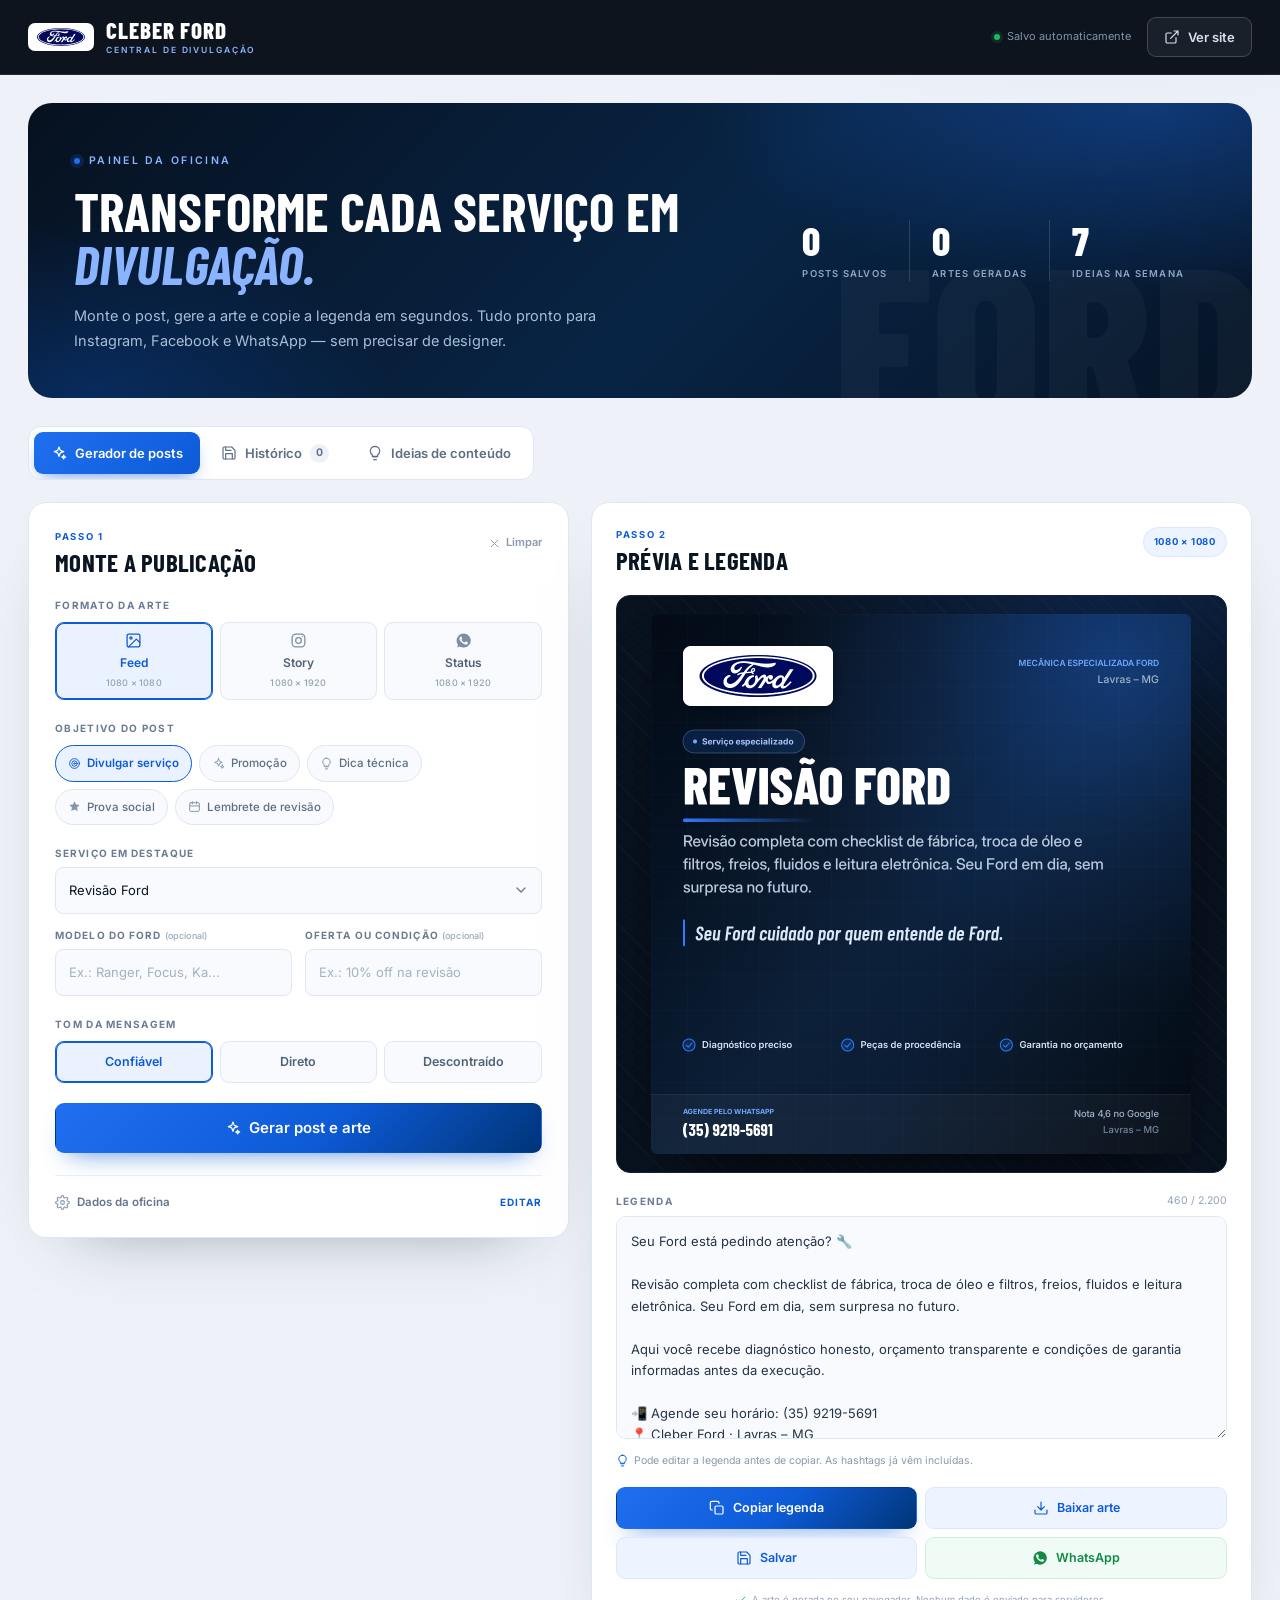
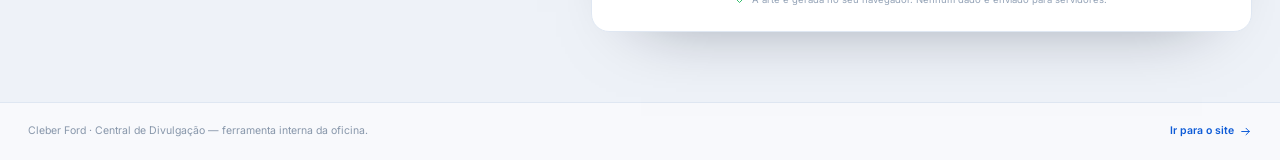
==== commit 6e70861f: "Atualiza WhatsApp, paginas de servico, Central protegida e SEO" ====
--- a/divulgacao.html
+++ b/divulgacao.html
@@ -204,7 +204,7 @@
                   </label>
                   <label class="app-field">
                     <span>WhatsApp exibido</span>
-                    <input type="text" id="cfg-phone" data-setting="phone" placeholder="(35) 3821-0992">
+                    <input type="text" id="cfg-phone" data-setting="phone" placeholder="(35) 9219-5691">
                   </label>
                   <label class="app-field">
                     <span>Cidade / UF</span>
@@ -216,7 +216,7 @@
                   </label>
                   <label class="app-field app-field--full">
                     <span>Número do WhatsApp (só números, com 55)</span>
-                    <input type="text" id="cfg-wa" data-setting="wa" placeholder="553538210992">
+                    <input type="text" id="cfg-wa" data-setting="wa" placeholder="553592195691">
                   </label>
                 </div>
                 <div class="settings-actions">
@@ -378,7 +378,7 @@
               <li><strong>Sempre tenha CTA:</strong> termine toda legenda com “chame no WhatsApp” e o número.</li>
               <li><strong>Prova social:</strong> peça avaliação no Google após a entrega e transforme em post.</li>
               <li><strong>Destaques:</strong> salve os posts de serviços nos destaques do Instagram (Revisão, Câmbio, Freios...).</li>
-              <li><strong>Responda rápido:</strong> quem responde no WhatsApp em minutos fecha mais serviço.</li>
+              <li><strong>Atenda com agilidade:</strong> manter o WhatsApp acompanhado no horário comercial ajuda a converter mais contatos.</li>
             </ul>
             <div class="tips-cta">
               <span>Precisa de ajuda para gravar fotos e vídeos?</span>
